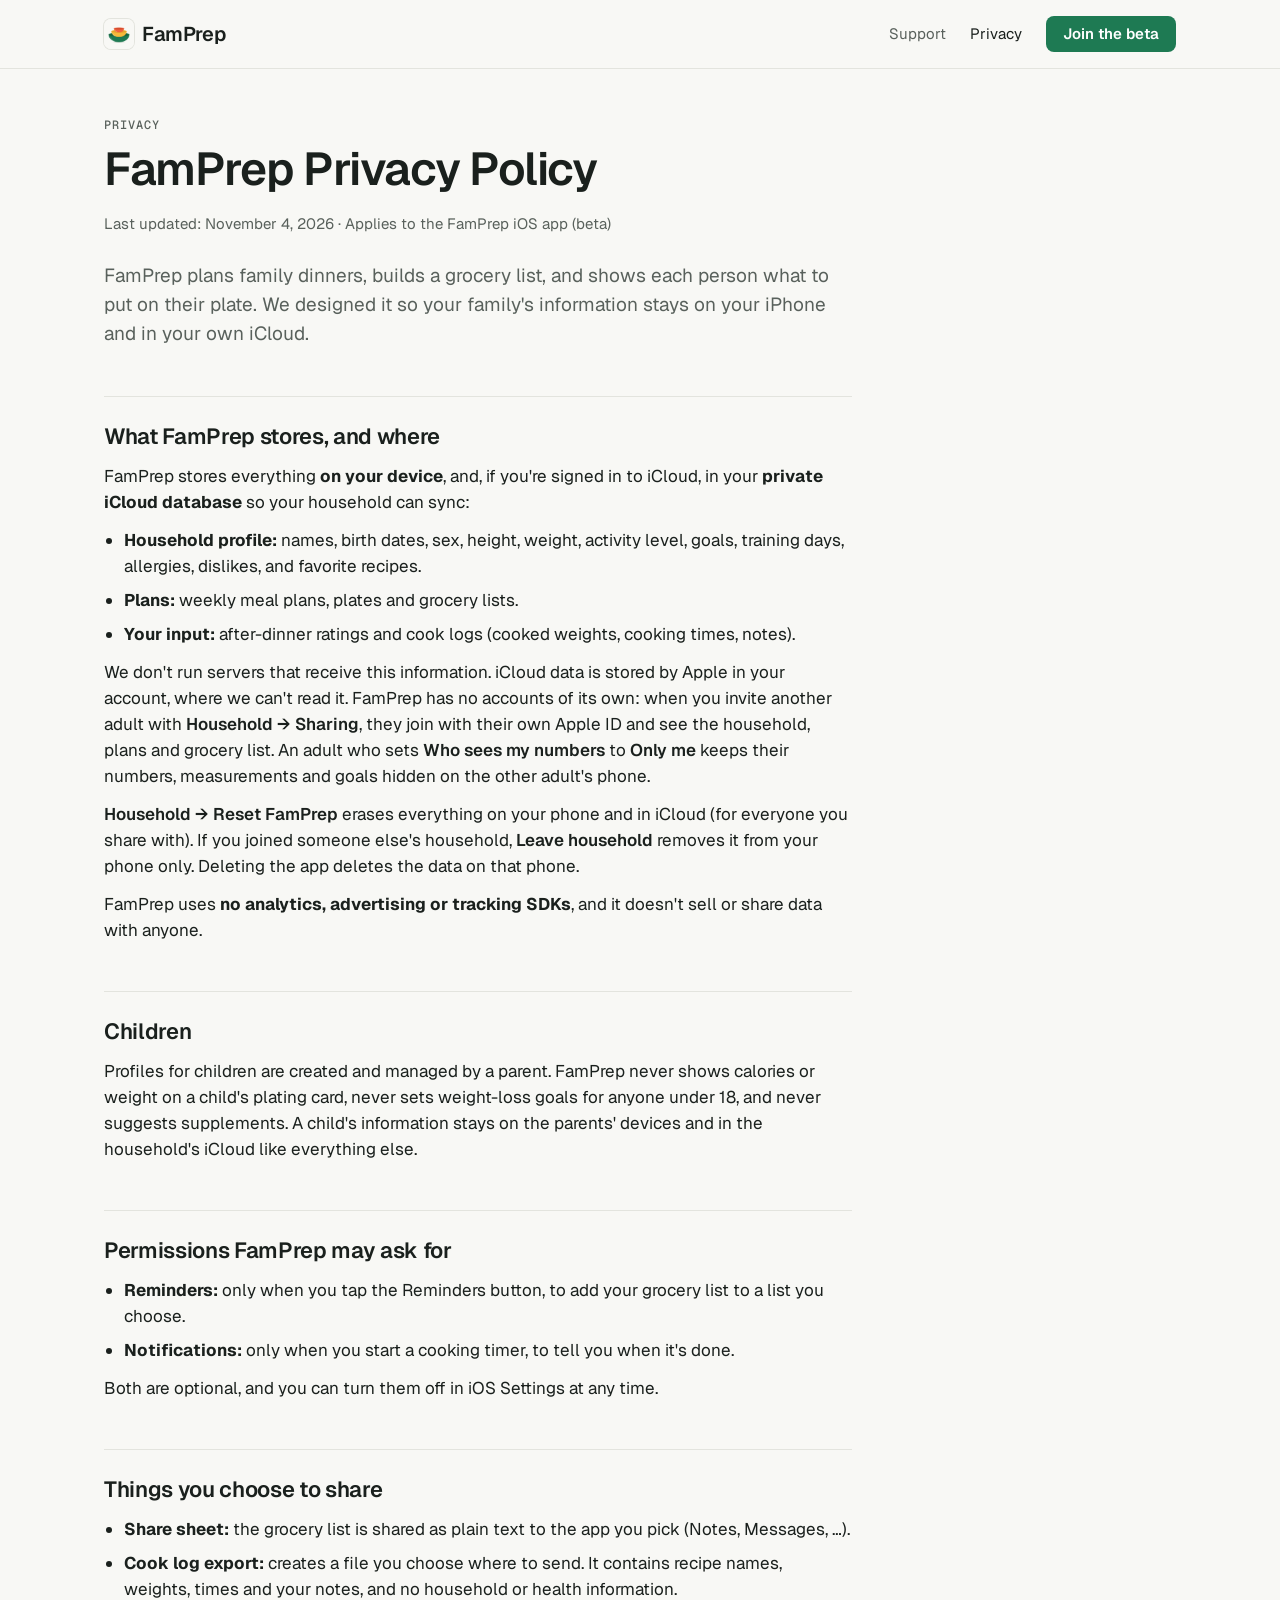
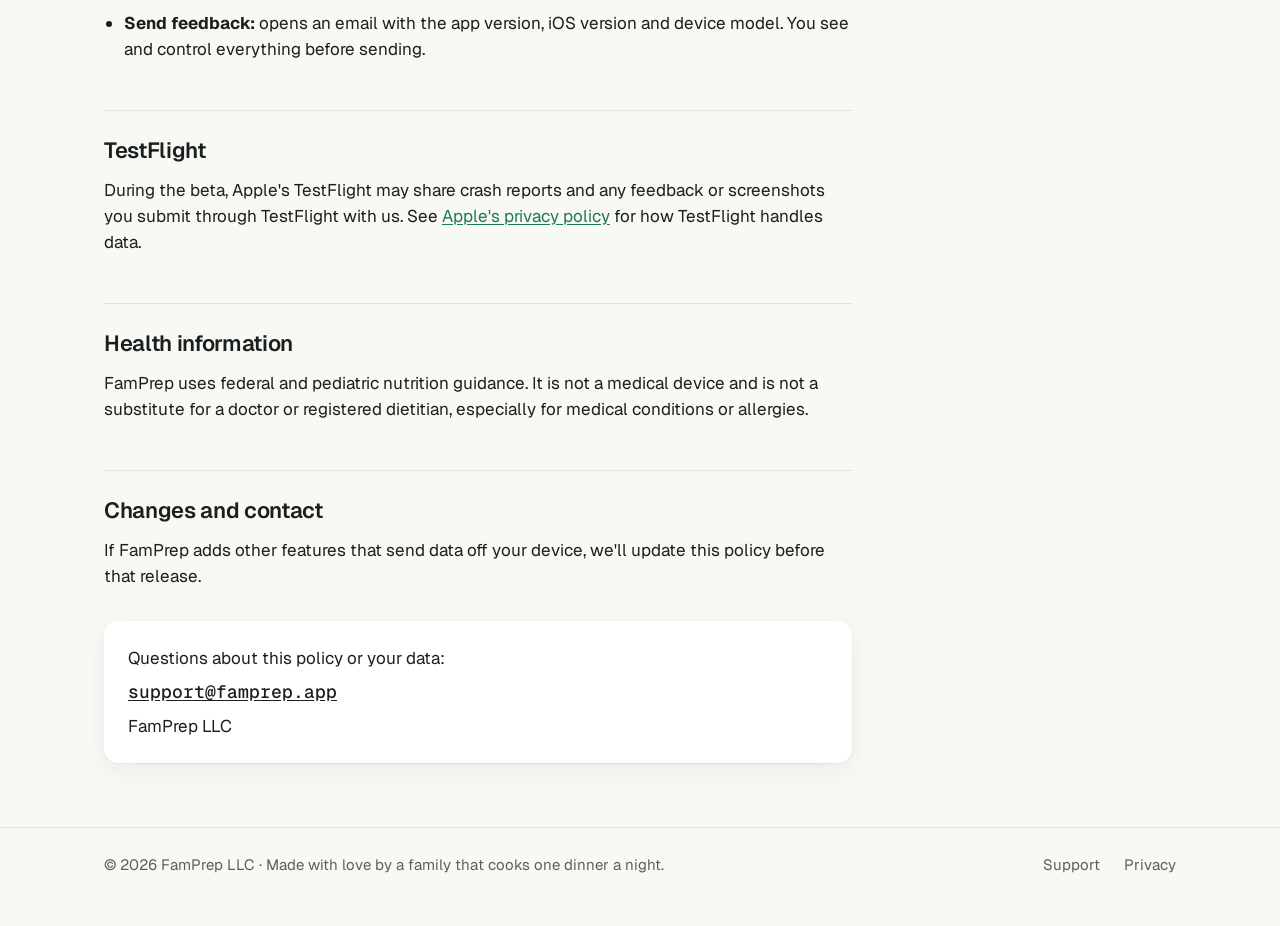
==== privacy.html @ 1606af73 "Publish site from FamPrep 4ac540d" ====
<!doctype html>
<html lang="en">
<head>
<meta charset="utf-8">
<meta name="viewport" content="width=device-width, initial-scale=1">
<title>Privacy Policy · FamPrep</title>
<meta name="description" content="How the FamPrep iOS app handles your family's information: it stays on your iPhone and in your own iCloud. No analytics, advertising or tracking.">
<meta name="theme-color" content="#f8f8f5">
<meta name="color-scheme" content="only light">
<link rel="canonical" href="https://famprep.app/privacy">
<link rel="icon" href="favicon.ico?v=3" sizes="32x32 48x48">
<link rel="icon" href="favicon.svg?v=3" type="image/svg+xml">
<link rel="apple-touch-icon" href="apple-touch-icon.png?v=3">
<link rel="preconnect" href="https://fonts.googleapis.com">
<link rel="preconnect" href="https://fonts.gstatic.com" crossorigin>
<link rel="stylesheet" href="https://fonts.googleapis.com/css2?family=Geist:wght@400..700&family=Geist+Mono:wght@400..600&display=swap">
<link rel="stylesheet" href="site.css?v=1">
</head>
<body>
<!-- Source: docs/privacy-policy.md. Change both together. -->
<a class="skip" href="#main">Skip to the policy</a>
<header class="siteheader">
  <div class="wrap">
    <a class="brand" href="/"><img src="apple-touch-icon.png?v=3" width="30" height="30" alt="">FamPrep</a>
    <nav aria-label="Site">
      <a href="/support">Support</a>
      <a href="/privacy" aria-current="page">Privacy</a>
      <a class="btn btn-sm" href="/#join">Join the beta</a>
    </nav>
  </div>
</header>

<main class="wrap" id="main">
  <article class="doc">
    <p class="label">Privacy</p>
    <h1>FamPrep Privacy Policy</h1>
    <p class="meta">Last updated: November 4, 2026 · Applies to the FamPrep iOS app (beta)</p>
    <p class="lede">FamPrep plans family dinners, builds a grocery list, and shows each person what to put on their plate. We designed it so your family's information stays on your iPhone and in your own iCloud.</p>

    <h2>What FamPrep stores, and where</h2>
    <p>FamPrep stores everything <strong>on your device</strong>, and, if you're signed in to iCloud, in your <strong>private iCloud database</strong> so your household can sync:</p>
    <ul>
      <li><strong>Household profile:</strong> names, birth dates, sex, height, weight, activity level, goals, training days, allergies, dislikes, and favorite recipes.</li>
      <li><strong>Plans:</strong> weekly meal plans, plates and grocery lists.</li>
      <li><strong>Your input:</strong> after-dinner ratings and cook logs (cooked weights, cooking times, notes).</li>
    </ul>
    <p>We don't run servers that receive this information. iCloud data is stored by Apple in your account, where we can't read it. FamPrep has no accounts of its own: when you invite another adult with <span class="ui">Household → Sharing</span>, they join with their own Apple ID and see the household, plans and grocery list. An adult who sets <span class="ui">Who sees my numbers</span> to <span class="ui">Only me</span> keeps their numbers, measurements and goals hidden on the other adult's phone.</p>
    <p><span class="ui">Household → Reset FamPrep</span> erases everything on your phone and in iCloud (for everyone you share with). If you joined someone else's household, <span class="ui">Leave household</span> removes it from your phone only. Deleting the app deletes the data on that phone.</p>
    <p>FamPrep uses <strong>no analytics, advertising or tracking SDKs</strong>, and it doesn't sell or share data with anyone.</p>

    <h2>Children</h2>
    <p>Profiles for children are created and managed by a parent. FamPrep never shows calories or weight on a child's plating card, never sets weight-loss goals for anyone under 18, and never suggests supplements. A child's information stays on the parents' devices and in the household's iCloud like everything else.</p>

    <h2>Permissions FamPrep may ask for</h2>
    <ul>
      <li><strong>Reminders:</strong> only when you tap the Reminders button, to add your grocery list to a list you choose.</li>
      <li><strong>Notifications:</strong> only when you start a cooking timer, to tell you when it's done.</li>
    </ul>
    <p>Both are optional, and you can turn them off in iOS Settings at any time.</p>

    <h2>Things you choose to share</h2>
    <ul>
      <li><strong>Share sheet:</strong> the grocery list is shared as plain text to the app you pick (Notes, Messages, …).</li>
      <li><strong>Cook log export:</strong> creates a file you choose where to send. It contains recipe names, weights, times and your notes, and no household or health information.</li>
      <li><strong>Send feedback:</strong> opens an email with the app version, iOS version and device model. You see and control everything before sending.</li>
    </ul>

    <h2>TestFlight</h2>
    <p>During the beta, Apple's TestFlight may share crash reports and any feedback or screenshots you submit through TestFlight with us. See <a href="https://www.apple.com/legal/privacy/">Apple's privacy policy</a> for how TestFlight handles data.</p>

    <h2>Health information</h2>
    <p>FamPrep uses federal and pediatric nutrition guidance. It is not a medical device and is not a substitute for a doctor or registered dietitian, especially for medical conditions or allergies.</p>

    <h2>Changes and contact</h2>
    <p>If FamPrep adds other features that send data off your device, we'll update this policy before that release.</p>
    <div class="contact">
      <p>Questions about this policy or your data:</p>
      <p><a class="email" href="mailto:support@famprep.app">support@famprep.app</a></p>
      <p>FamPrep LLC</p>
    </div>
  </article>
</main>

<footer>
  <div class="wrap">
    <span>© 2026 FamPrep LLC · Made with love by a family that cooks one dinner a night.</span>
    <nav aria-label="Legal"><a href="/support">Support</a><a href="/privacy" aria-current="page">Privacy</a></nav>
  </div>
</footer>
</body>
</html>
---- site.css ----
/* FamPrep brand tokens: a clean, well-lit kitchen. Source of truth: the FamPrep design system (docs/brand.md).
   The website is always daylight, whatever the device setting; the app follows the device.
   Shared by every page; page-specific styles stay in each page. */
:root {
  color-scheme: only light;
  --daylight: #f8f8f5; --tile: #ffffff; --counter: #efefea; --grout: #e3e4de; --stainless: #676e69;
  --slate: #59615c; --ink: #1a201d; --basil: #1e7a53; --basil-press: #17633f; --on-basil: #ffffff;
  --basil-tint: #e4f1ea; --error: #b3261e;
  --shadow-lift: 0 1px 2px rgba(26,32,29,.06), 0 8px 24px rgba(26,32,29,.06);
  --sans: "Geist", -apple-system, BlinkMacSystemFont, "Segoe UI", Roboto, sans-serif;
  --mono: "Geist Mono", ui-monospace, "SF Mono", Menlo, monospace;
  --space-1: 4px; --space-2: 8px; --space-3: 12px; --space-4: 16px; --space-6: 24px; --space-8: 32px;
  --space-12: 48px; --space-16: 64px; --space-24: 96px;
  --radius-sm: 4px; --radius-md: 8px; --radius-lg: 14px; --radius-full: 999px;
}
* { box-sizing: border-box; }
html { -webkit-text-size-adjust: 100%; }
body { margin: 0; background: var(--daylight); color: var(--ink); font: 17px/26px var(--sans); -webkit-font-smoothing: antialiased; }
h1, h2, h3, p { margin: 0; }
h1, h2, h3 { font-weight: 600; text-wrap: balance; }
a { color: inherit; }
:focus-visible { outline: 2px solid var(--basil); outline-offset: 2px; border-radius: 4px; }
.wrap { max-width: 1120px; margin: 0 auto; padding: 0 var(--space-6); }
.label { font-family: var(--mono); font-size: 12px; line-height: 16px; font-weight: 500; letter-spacing: .08em; text-transform: uppercase; color: var(--slate); }

.skip { position: absolute; left: var(--space-4); top: -60px; background: var(--ink); color: var(--daylight); padding: var(--space-2) var(--space-4); border-radius: var(--radius-md); text-decoration: none; z-index: 2; }
.skip:focus { top: var(--space-3); }

/* SiteHeader */
.siteheader { border-bottom: 1px solid var(--grout); }
.siteheader .wrap { display: flex; align-items: center; justify-content: space-between; gap: var(--space-4); min-height: 68px; }
.brand { display: inline-flex; align-items: center; gap: var(--space-2); font-size: 20px; font-weight: 600; letter-spacing: -0.02em; text-decoration: none; }
.brand img { width: 30px; height: 30px; border-radius: 7px; box-shadow: 0 0 0 1px var(--grout); }
.siteheader nav { display: flex; align-items: center; gap: var(--space-6); }
.siteheader nav a:not(.btn) { color: var(--slate); text-decoration: none; font-size: 15px; }
.siteheader nav a:not(.btn):hover, .siteheader nav a[aria-current="page"] { color: var(--ink); }

/* Button */
.btn { display: inline-flex; align-items: center; justify-content: center; gap: var(--space-2); min-height: 48px; padding: 0 var(--space-6);
  border: 1px solid transparent; border-radius: var(--radius-md); font: inherit; font-size: 16px; font-weight: 600; cursor: pointer;
  text-decoration: none; white-space: nowrap; background: var(--basil); color: var(--on-basil); transition: background-color .15s ease-out; }
.btn:hover { background: var(--basil-press); }
.btn-sm { min-height: 36px; padding: 0 var(--space-4); font-size: 15px; }
.btn[aria-busy="true"] { cursor: progress; opacity: .75; }

/* Footer */
footer { border-top: 1px solid var(--grout); padding: var(--space-6) 0 var(--space-12); font-size: 15px; color: var(--slate); }
footer .wrap { display: flex; justify-content: space-between; gap: var(--space-3) var(--space-6); flex-wrap: wrap; }
footer nav { display: flex; gap: var(--space-6); }
footer nav a { text-decoration: none; }
footer nav a:hover { color: var(--ink); text-decoration: underline; }

/* Document pages (privacy, support): one readable column */
.doc { max-width: 68ch; padding: var(--space-12) 0 var(--space-16); }
.doc h1 { font-size: clamp(34px, 4.4vw, 46px); line-height: 1.08; letter-spacing: -0.03em; margin: var(--space-3) 0 var(--space-4); }
.doc .meta { color: var(--slate); font-size: 15px; }
.doc .lede { color: var(--slate); font-size: 19px; line-height: 29px; margin-top: var(--space-6); }
.doc h2 { font-size: 22px; line-height: 30px; letter-spacing: -0.015em; margin: var(--space-12) 0 var(--space-3); padding-top: var(--space-6); border-top: 1px solid var(--grout); }
.doc h3 { font-size: 18px; line-height: 26px; margin: var(--space-6) 0 var(--space-2); }
.doc p + p, .doc p + ul, .doc ul + p { margin-top: var(--space-3); }
.doc ul { margin: var(--space-3) 0 0; padding-left: 1.2em; }
.doc li + li { margin-top: var(--space-2); }
.doc a { color: var(--basil); text-underline-offset: 2px; }
.doc a:hover { color: var(--basil-press); }
.doc .ui { font-weight: 600; }
.contact { margin-top: var(--space-8); padding: var(--space-6); background: var(--tile); border-radius: var(--radius-lg); box-shadow: var(--shadow-lift); }
.contact p + p { margin-top: var(--space-2); }
.contact .email { font-family: var(--mono); font-size: 18px; font-weight: 500; color: var(--ink); }

@media (max-width: 640px) {
  .wrap { padding: 0 var(--space-4); }
  .siteheader nav a:not(.btn) { display: none; }
}
@media (prefers-reduced-motion: reduce) { .btn { transition: none; } }
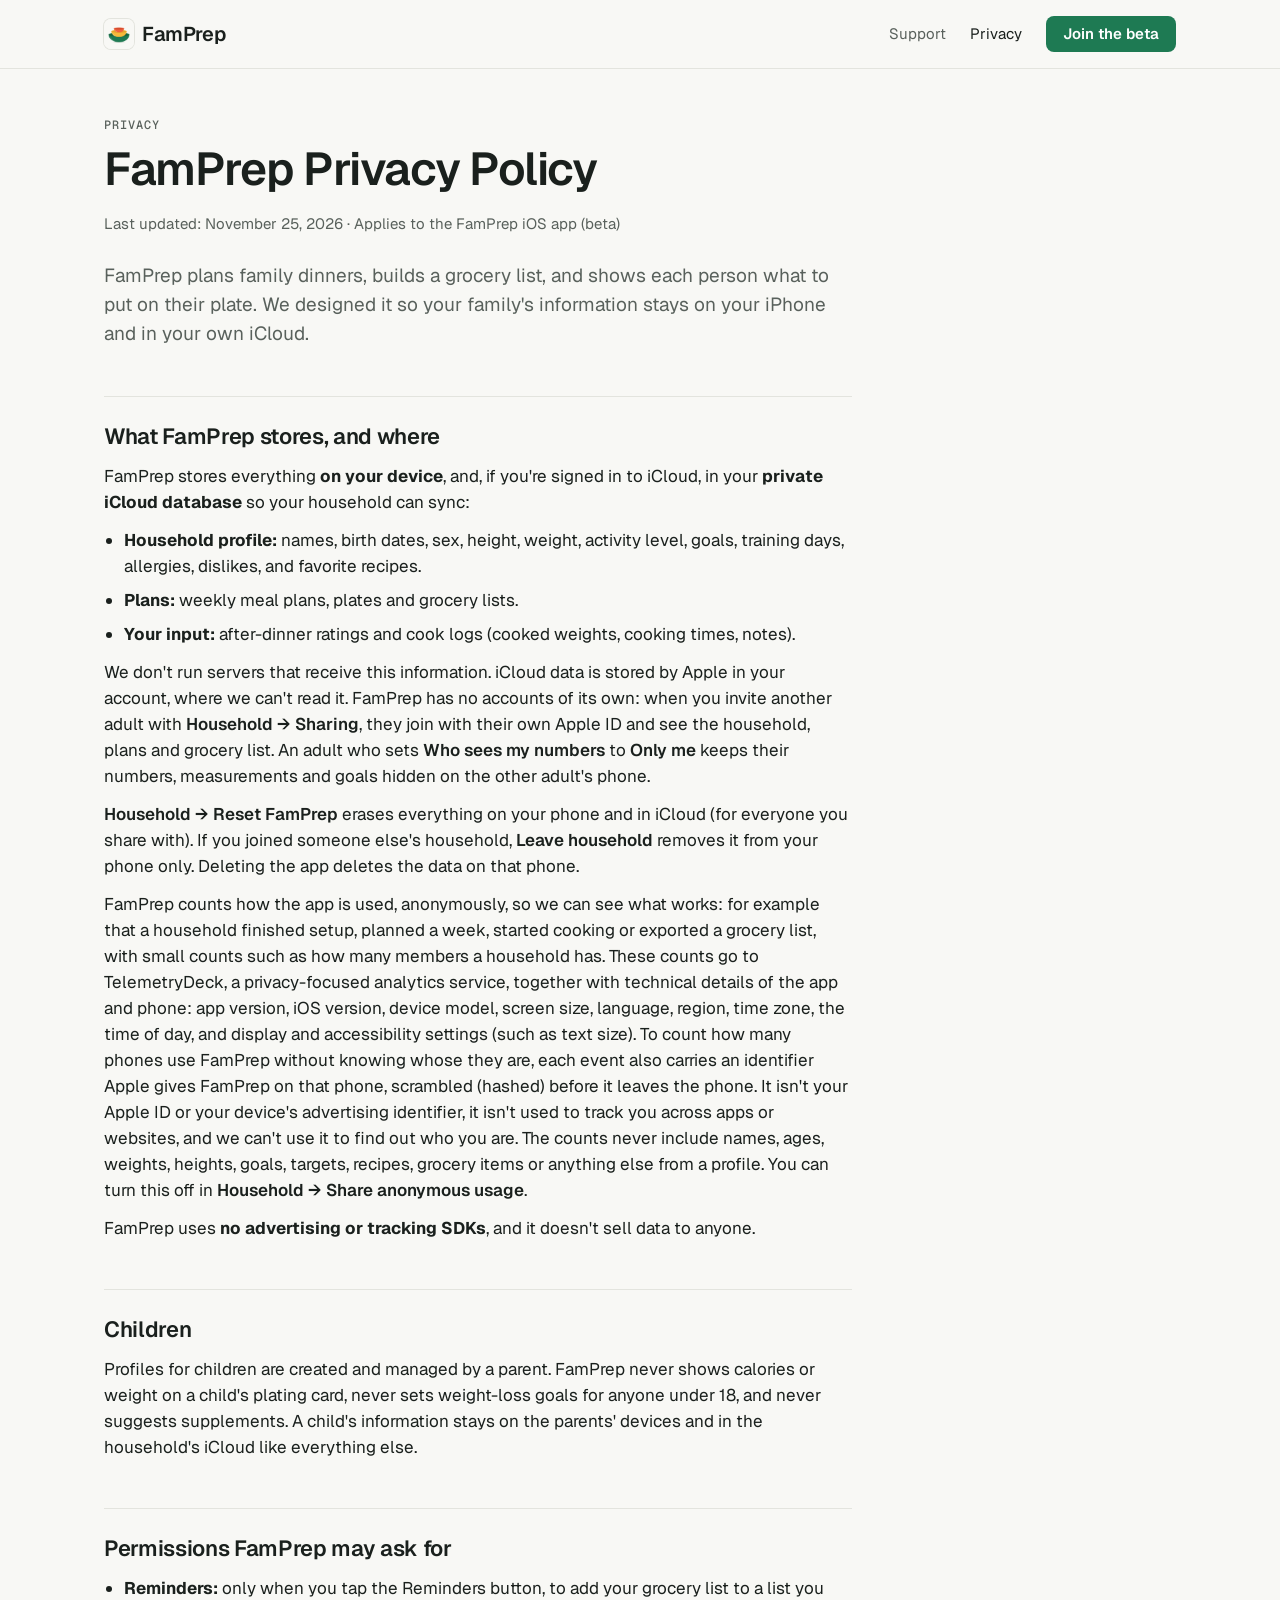
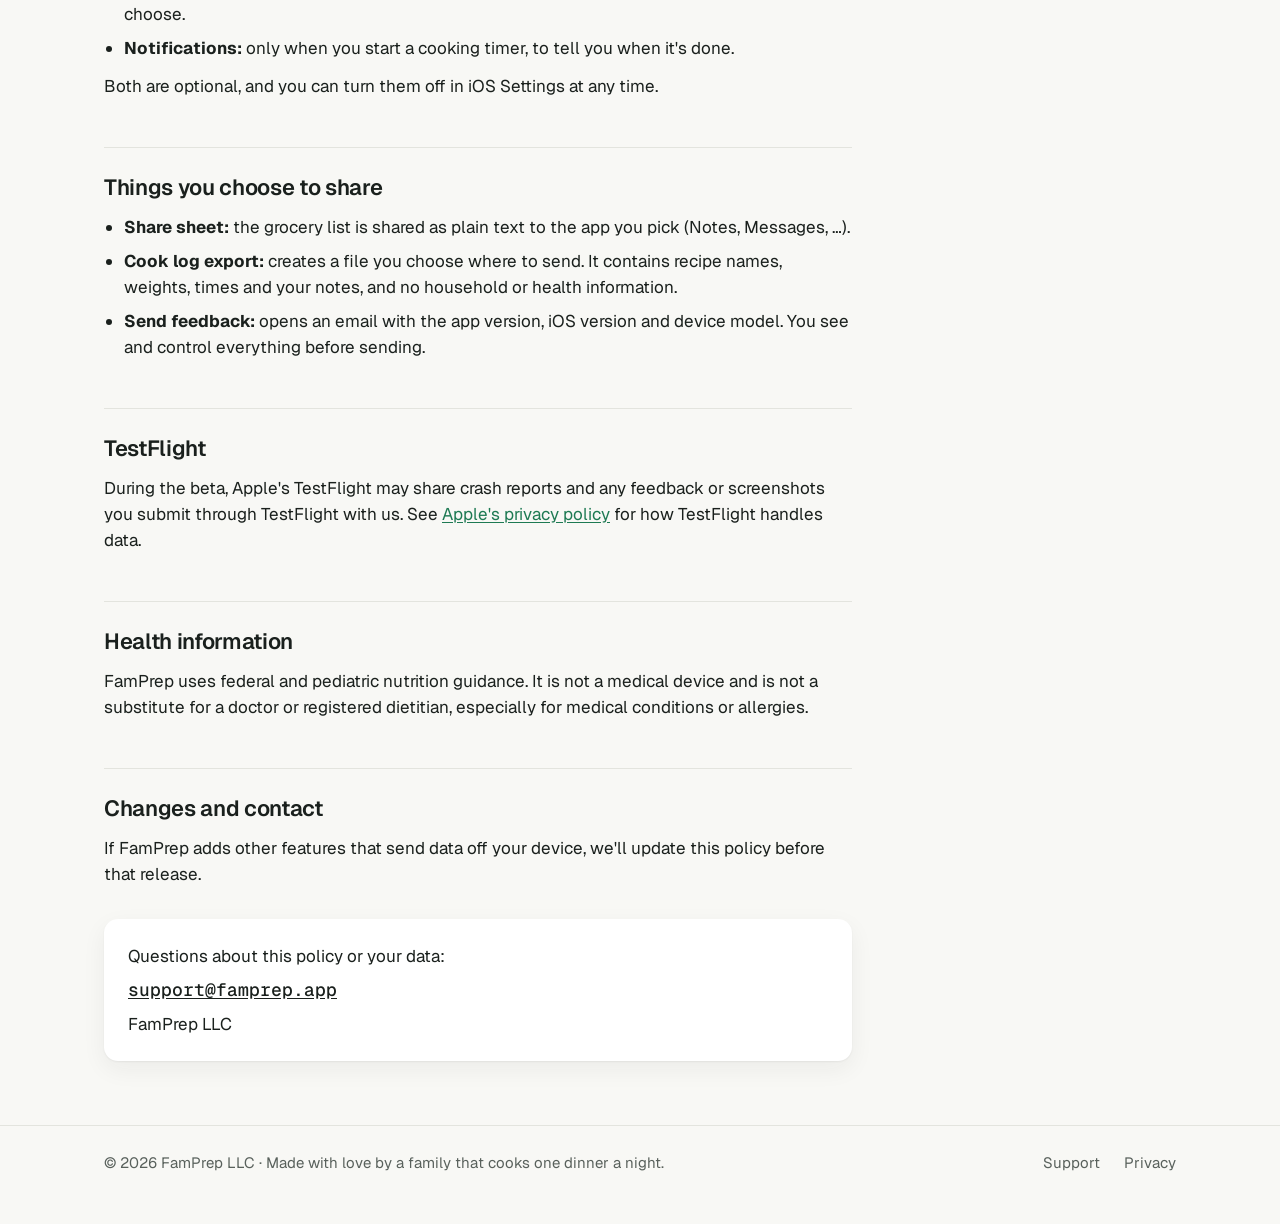
==== commit 63c091e6: "Publish site from FamPrep fa80875 + privacy update: analytics, hashed device ID, device details" ====
--- a/privacy.html
+++ b/privacy.html
@@ -4,7 +4,7 @@
 <meta charset="utf-8">
 <meta name="viewport" content="width=device-width, initial-scale=1">
 <title>Privacy Policy · FamPrep</title>
-<meta name="description" content="How the FamPrep iOS app handles your family's information: it stays on your iPhone and in your own iCloud. No analytics, advertising or tracking.">
+<meta name="description" content="How the FamPrep iOS app handles your family's information: it stays on your iPhone and in your own iCloud. Anonymous usage counts only; no advertising or tracking.">
 <meta name="theme-color" content="#f8f8f5">
 <meta name="color-scheme" content="only light">
 <link rel="canonical" href="https://famprep.app/privacy">
@@ -34,7 +34,7 @@
   <article class="doc">
     <p class="label">Privacy</p>
     <h1>FamPrep Privacy Policy</h1>
-    <p class="meta">Last updated: November 4, 2026 · Applies to the FamPrep iOS app (beta)</p>
+    <p class="meta">Last updated: November 25, 2026 · Applies to the FamPrep iOS app (beta)</p>
     <p class="lede">FamPrep plans family dinners, builds a grocery list, and shows each person what to put on their plate. We designed it so your family's information stays on your iPhone and in your own iCloud.</p>
 
     <h2>What FamPrep stores, and where</h2>
@@ -46,7 +46,8 @@
     </ul>
     <p>We don't run servers that receive this information. iCloud data is stored by Apple in your account, where we can't read it. FamPrep has no accounts of its own: when you invite another adult with <span class="ui">Household → Sharing</span>, they join with their own Apple ID and see the household, plans and grocery list. An adult who sets <span class="ui">Who sees my numbers</span> to <span class="ui">Only me</span> keeps their numbers, measurements and goals hidden on the other adult's phone.</p>
     <p><span class="ui">Household → Reset FamPrep</span> erases everything on your phone and in iCloud (for everyone you share with). If you joined someone else's household, <span class="ui">Leave household</span> removes it from your phone only. Deleting the app deletes the data on that phone.</p>
-    <p>FamPrep uses <strong>no analytics, advertising or tracking SDKs</strong>, and it doesn't sell or share data with anyone.</p>
+    <p>FamPrep counts how the app is used, anonymously, so we can see what works: for example that a household finished setup, planned a week, started cooking or exported a grocery list, with small counts such as how many members a household has. These counts go to TelemetryDeck, a privacy-focused analytics service, together with technical details of the app and phone: app version, iOS version, device model, screen size, language, region, time zone, the time of day, and display and accessibility settings (such as text size). To count how many phones use FamPrep without knowing whose they are, each event also carries an identifier Apple gives FamPrep on that phone, scrambled (hashed) before it leaves the phone. It isn't your Apple ID or your device's advertising identifier, it isn't used to track you across apps or websites, and we can't use it to find out who you are. The counts never include names, ages, weights, heights, goals, targets, recipes, grocery items or anything else from a profile. You can turn this off in <span class="ui">Household → Share anonymous usage</span>.</p>
+    <p>FamPrep uses <strong>no advertising or tracking SDKs</strong>, and it doesn't sell data to anyone.</p>
 
     <h2>Children</h2>
     <p>Profiles for children are created and managed by a parent. FamPrep never shows calories or weight on a child's plating card, never sets weight-loss goals for anyone under 18, and never suggests supplements. A child's information stays on the parents' devices and in the household's iCloud like everything else.</p>
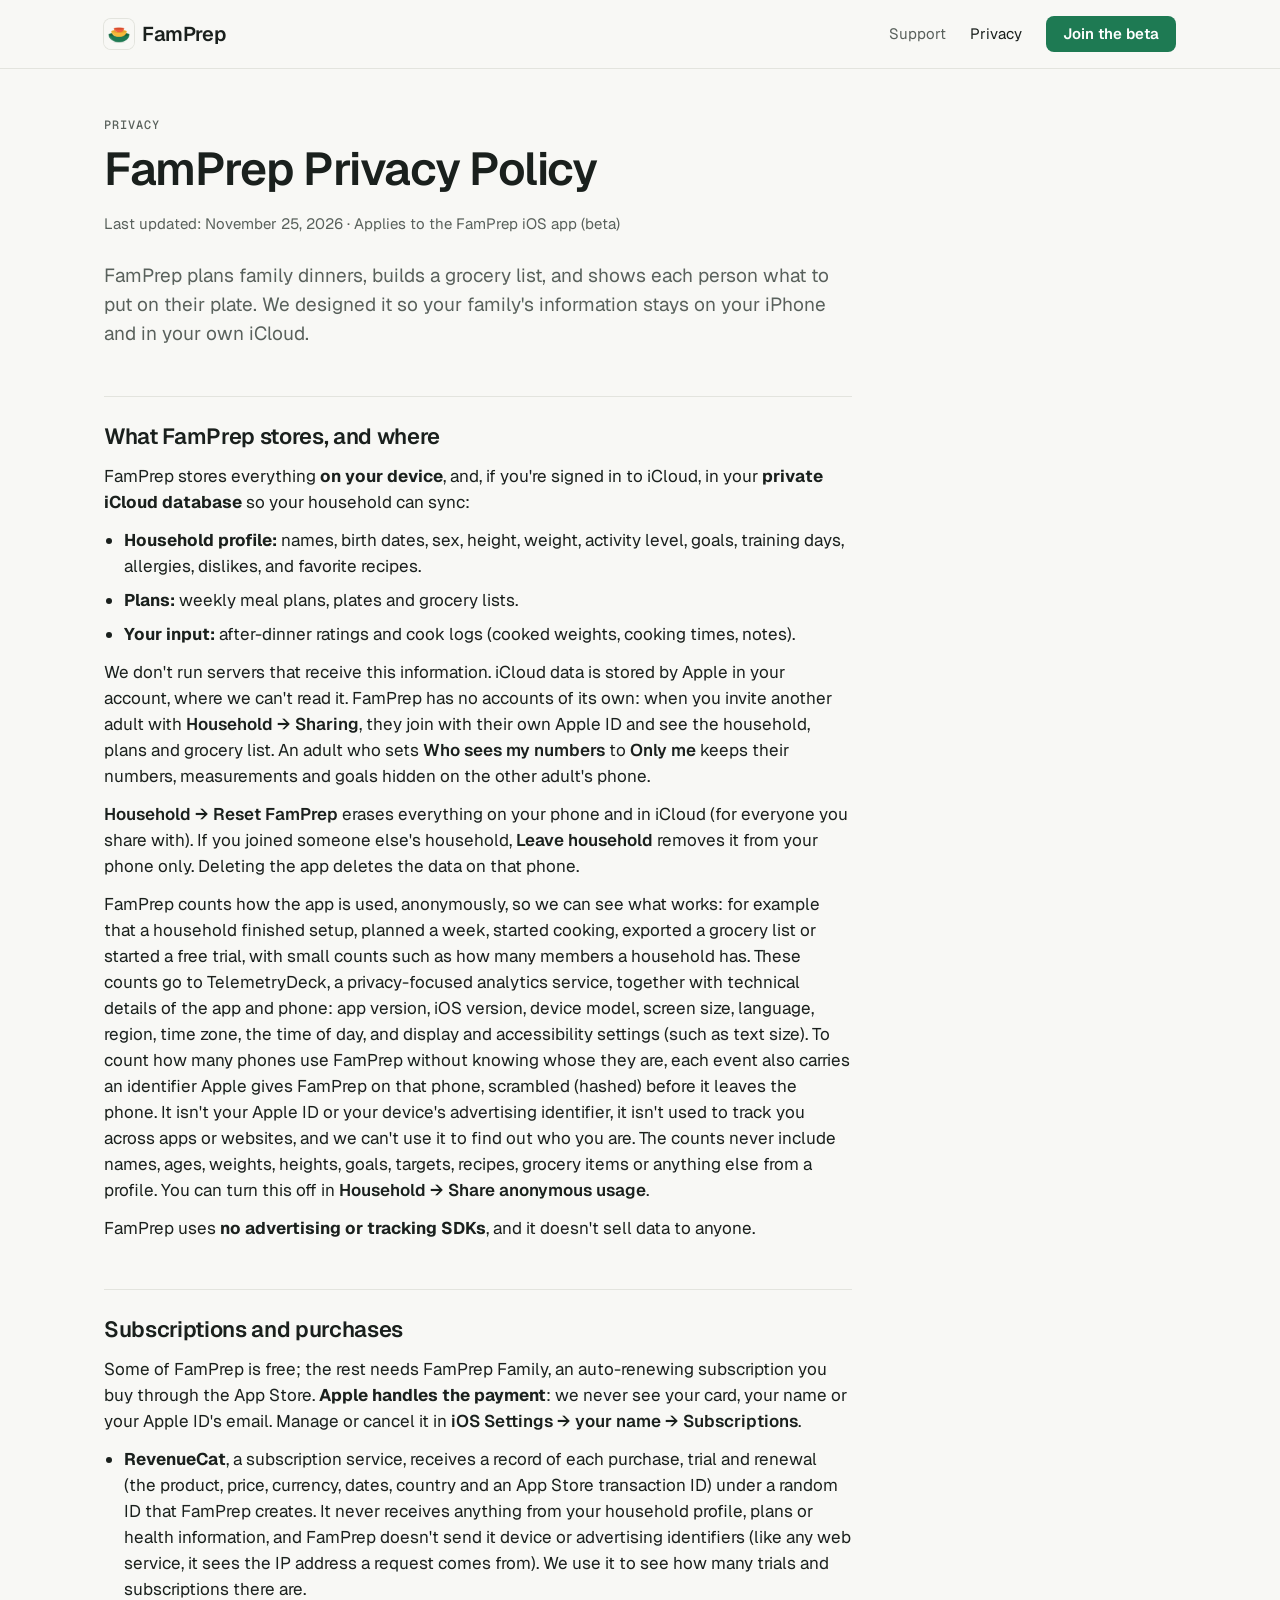
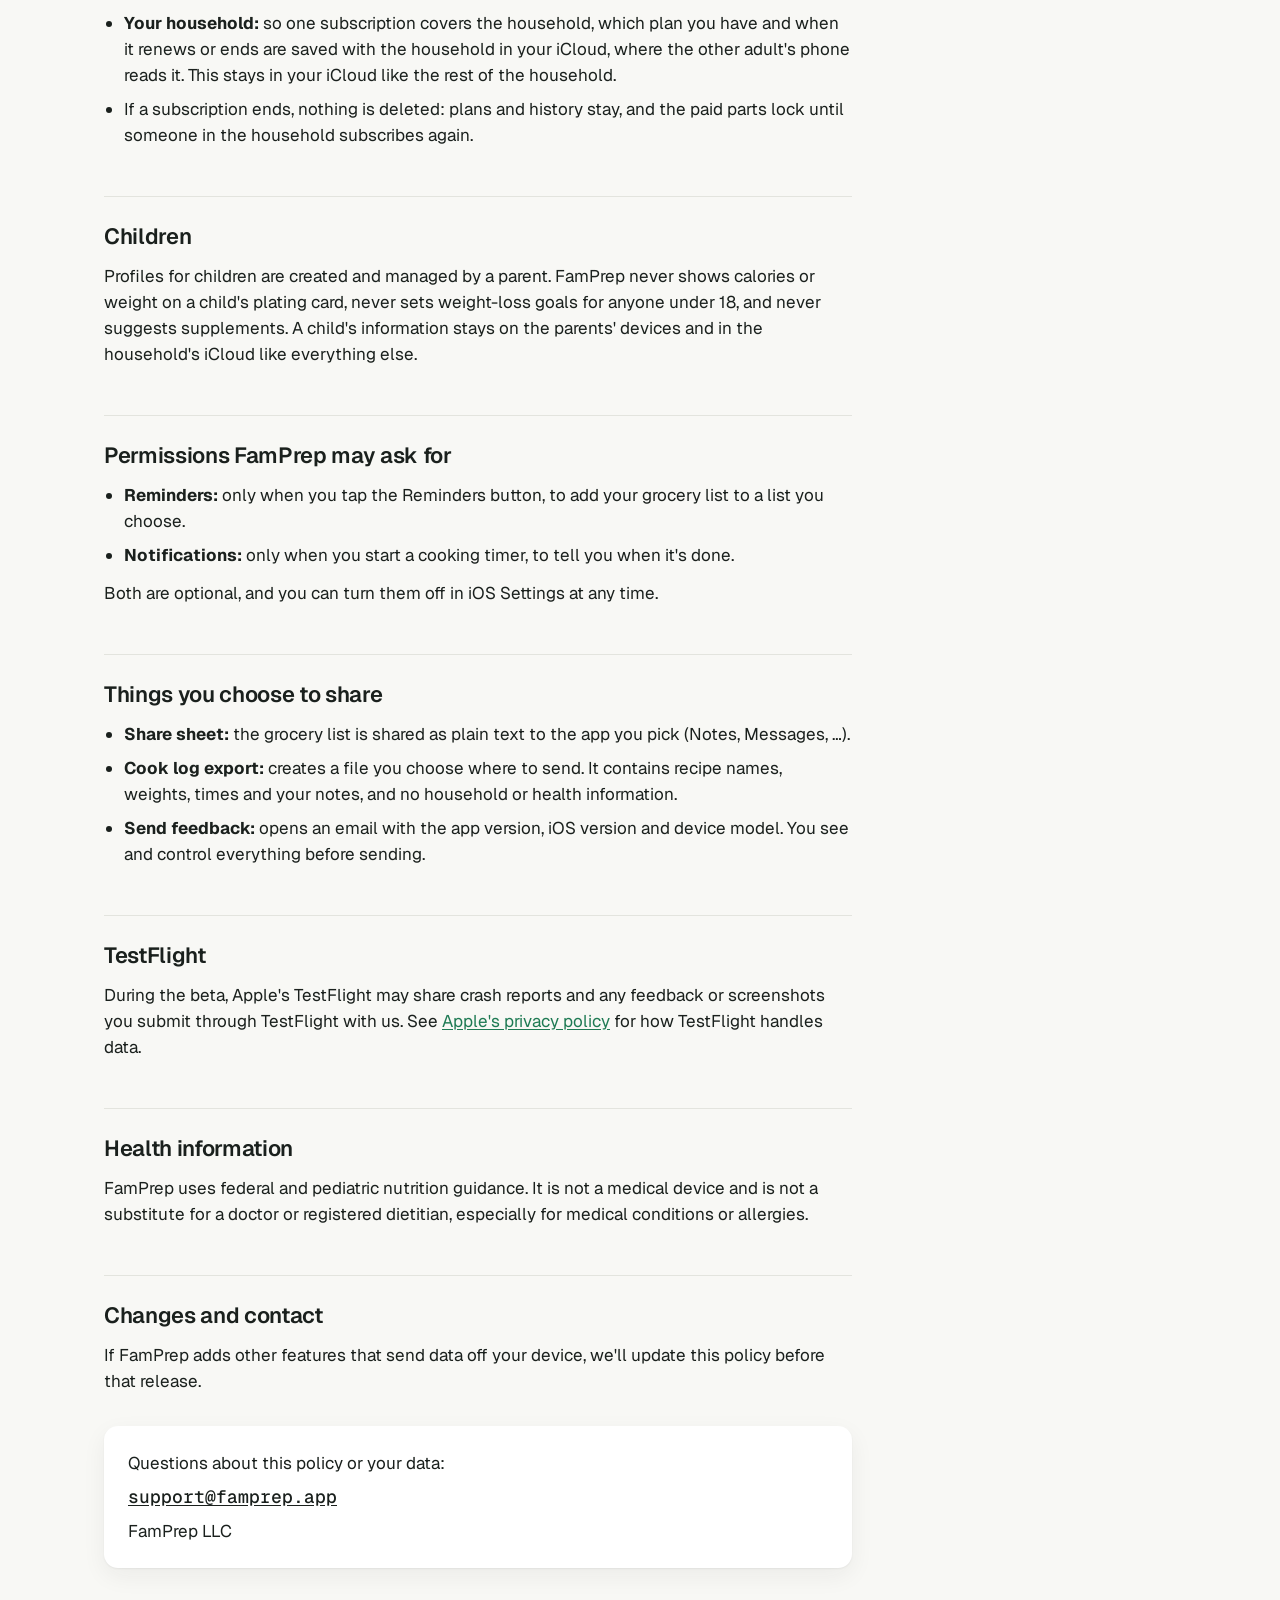
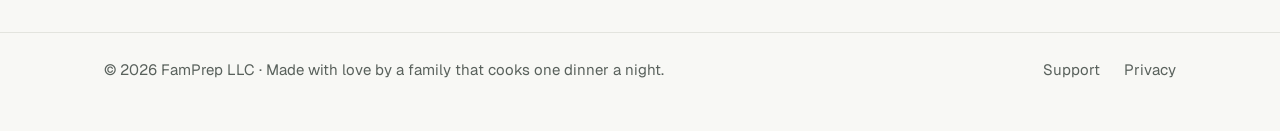
==== commit ee176a66: "Publish site from FamPrep a91398f + Terms of Use page, subscriptions in the privacy policy Co-Author" ====
--- a/privacy.html
+++ b/privacy.html
@@ -46,8 +46,16 @@
     </ul>
     <p>We don't run servers that receive this information. iCloud data is stored by Apple in your account, where we can't read it. FamPrep has no accounts of its own: when you invite another adult with <span class="ui">Household → Sharing</span>, they join with their own Apple ID and see the household, plans and grocery list. An adult who sets <span class="ui">Who sees my numbers</span> to <span class="ui">Only me</span> keeps their numbers, measurements and goals hidden on the other adult's phone.</p>
     <p><span class="ui">Household → Reset FamPrep</span> erases everything on your phone and in iCloud (for everyone you share with). If you joined someone else's household, <span class="ui">Leave household</span> removes it from your phone only. Deleting the app deletes the data on that phone.</p>
-    <p>FamPrep counts how the app is used, anonymously, so we can see what works: for example that a household finished setup, planned a week, started cooking or exported a grocery list, with small counts such as how many members a household has. These counts go to TelemetryDeck, a privacy-focused analytics service, together with technical details of the app and phone: app version, iOS version, device model, screen size, language, region, time zone, the time of day, and display and accessibility settings (such as text size). To count how many phones use FamPrep without knowing whose they are, each event also carries an identifier Apple gives FamPrep on that phone, scrambled (hashed) before it leaves the phone. It isn't your Apple ID or your device's advertising identifier, it isn't used to track you across apps or websites, and we can't use it to find out who you are. The counts never include names, ages, weights, heights, goals, targets, recipes, grocery items or anything else from a profile. You can turn this off in <span class="ui">Household → Share anonymous usage</span>.</p>
+    <p>FamPrep counts how the app is used, anonymously, so we can see what works: for example that a household finished setup, planned a week, started cooking, exported a grocery list or started a free trial, with small counts such as how many members a household has. These counts go to TelemetryDeck, a privacy-focused analytics service, together with technical details of the app and phone: app version, iOS version, device model, screen size, language, region, time zone, the time of day, and display and accessibility settings (such as text size). To count how many phones use FamPrep without knowing whose they are, each event also carries an identifier Apple gives FamPrep on that phone, scrambled (hashed) before it leaves the phone. It isn't your Apple ID or your device's advertising identifier, it isn't used to track you across apps or websites, and we can't use it to find out who you are. The counts never include names, ages, weights, heights, goals, targets, recipes, grocery items or anything else from a profile. You can turn this off in <span class="ui">Household → Share anonymous usage</span>.</p>
     <p>FamPrep uses <strong>no advertising or tracking SDKs</strong>, and it doesn't sell data to anyone.</p>
+
+    <h2>Subscriptions and purchases</h2>
+    <p>Some of FamPrep is free; the rest needs FamPrep Family, an auto-renewing subscription you buy through the App Store. <strong>Apple handles the payment</strong>: we never see your card, your name or your Apple ID's email. Manage or cancel it in <span class="ui">iOS Settings → your name → Subscriptions</span>.</p>
+    <ul>
+      <li><strong>RevenueCat</strong>, a subscription service, receives a record of each purchase, trial and renewal (the product, price, currency, dates, country and an App Store transaction ID) under a random ID that FamPrep creates. It never receives anything from your household profile, plans or health information, and FamPrep doesn't send it device or advertising identifiers (like any web service, it sees the IP address a request comes from). We use it to see how many trials and subscriptions there are.</li>
+      <li><strong>Your household:</strong> so one subscription covers the household, which plan you have and when it renews or ends are saved with the household in your iCloud, where the other adult's phone reads it. This stays in your iCloud like the rest of the household.</li>
+      <li>If a subscription ends, nothing is deleted: plans and history stay, and the paid parts lock until someone in the household subscribes again.</li>
+    </ul>
 
     <h2>Children</h2>
     <p>Profiles for children are created and managed by a parent. FamPrep never shows calories or weight on a child's plating card, never sets weight-loss goals for anyone under 18, and never suggests supplements. A child's information stays on the parents' devices and in the household's iCloud like everything else.</p>
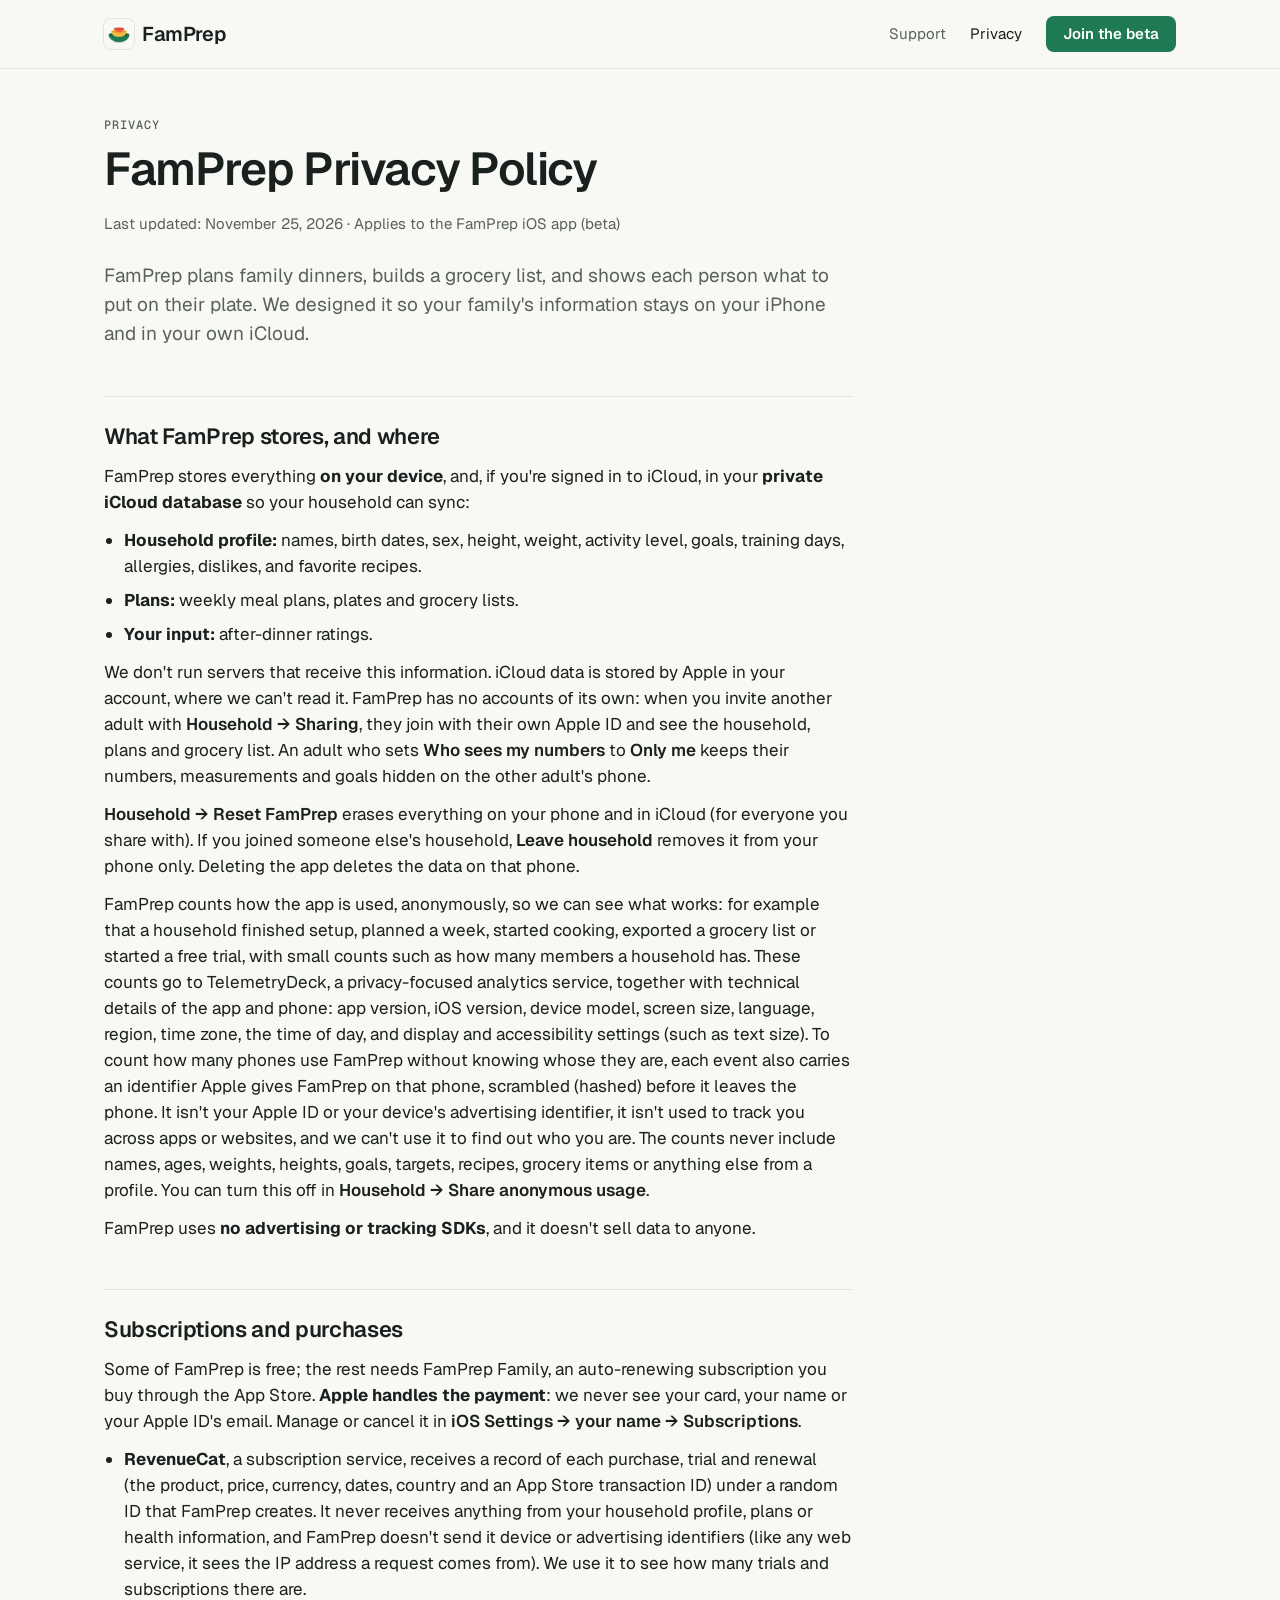
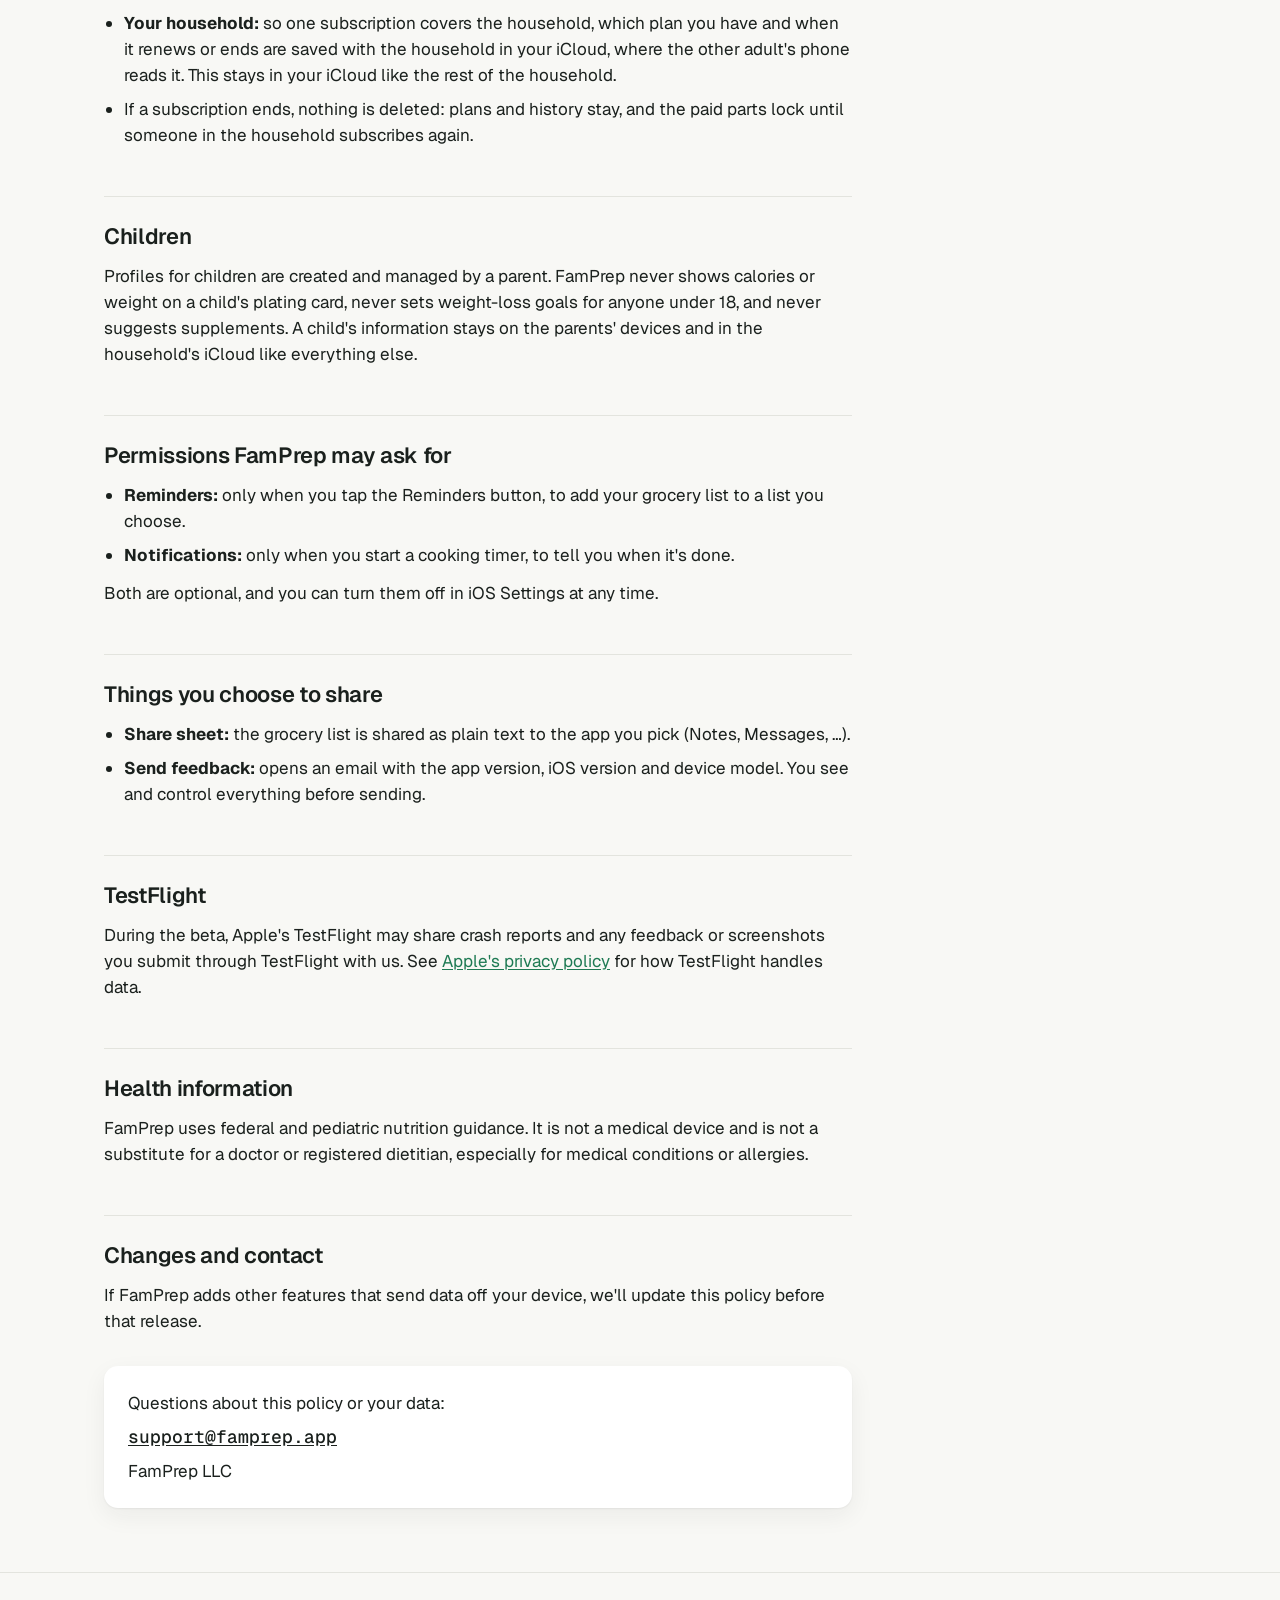
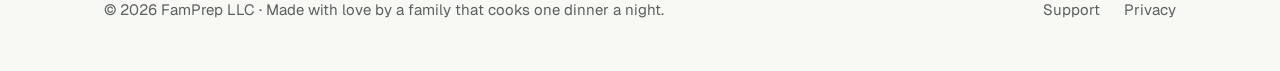
==== commit 2d9ae0f9: "Publish site from FamPrep 6d7172e: cook logs removed from the privacy policy and terms Co-Authored-B" ====
--- a/privacy.html
+++ b/privacy.html
@@ -42,7 +42,7 @@
     <ul>
       <li><strong>Household profile:</strong> names, birth dates, sex, height, weight, activity level, goals, training days, allergies, dislikes, and favorite recipes.</li>
       <li><strong>Plans:</strong> weekly meal plans, plates and grocery lists.</li>
-      <li><strong>Your input:</strong> after-dinner ratings and cook logs (cooked weights, cooking times, notes).</li>
+      <li><strong>Your input:</strong> after-dinner ratings.</li>
     </ul>
     <p>We don't run servers that receive this information. iCloud data is stored by Apple in your account, where we can't read it. FamPrep has no accounts of its own: when you invite another adult with <span class="ui">Household → Sharing</span>, they join with their own Apple ID and see the household, plans and grocery list. An adult who sets <span class="ui">Who sees my numbers</span> to <span class="ui">Only me</span> keeps their numbers, measurements and goals hidden on the other adult's phone.</p>
     <p><span class="ui">Household → Reset FamPrep</span> erases everything on your phone and in iCloud (for everyone you share with). If you joined someone else's household, <span class="ui">Leave household</span> removes it from your phone only. Deleting the app deletes the data on that phone.</p>
@@ -70,7 +70,6 @@
     <h2>Things you choose to share</h2>
     <ul>
       <li><strong>Share sheet:</strong> the grocery list is shared as plain text to the app you pick (Notes, Messages, …).</li>
-      <li><strong>Cook log export:</strong> creates a file you choose where to send. It contains recipe names, weights, times and your notes, and no household or health information.</li>
       <li><strong>Send feedback:</strong> opens an email with the app version, iOS version and device model. You see and control everything before sending.</li>
     </ul>
 
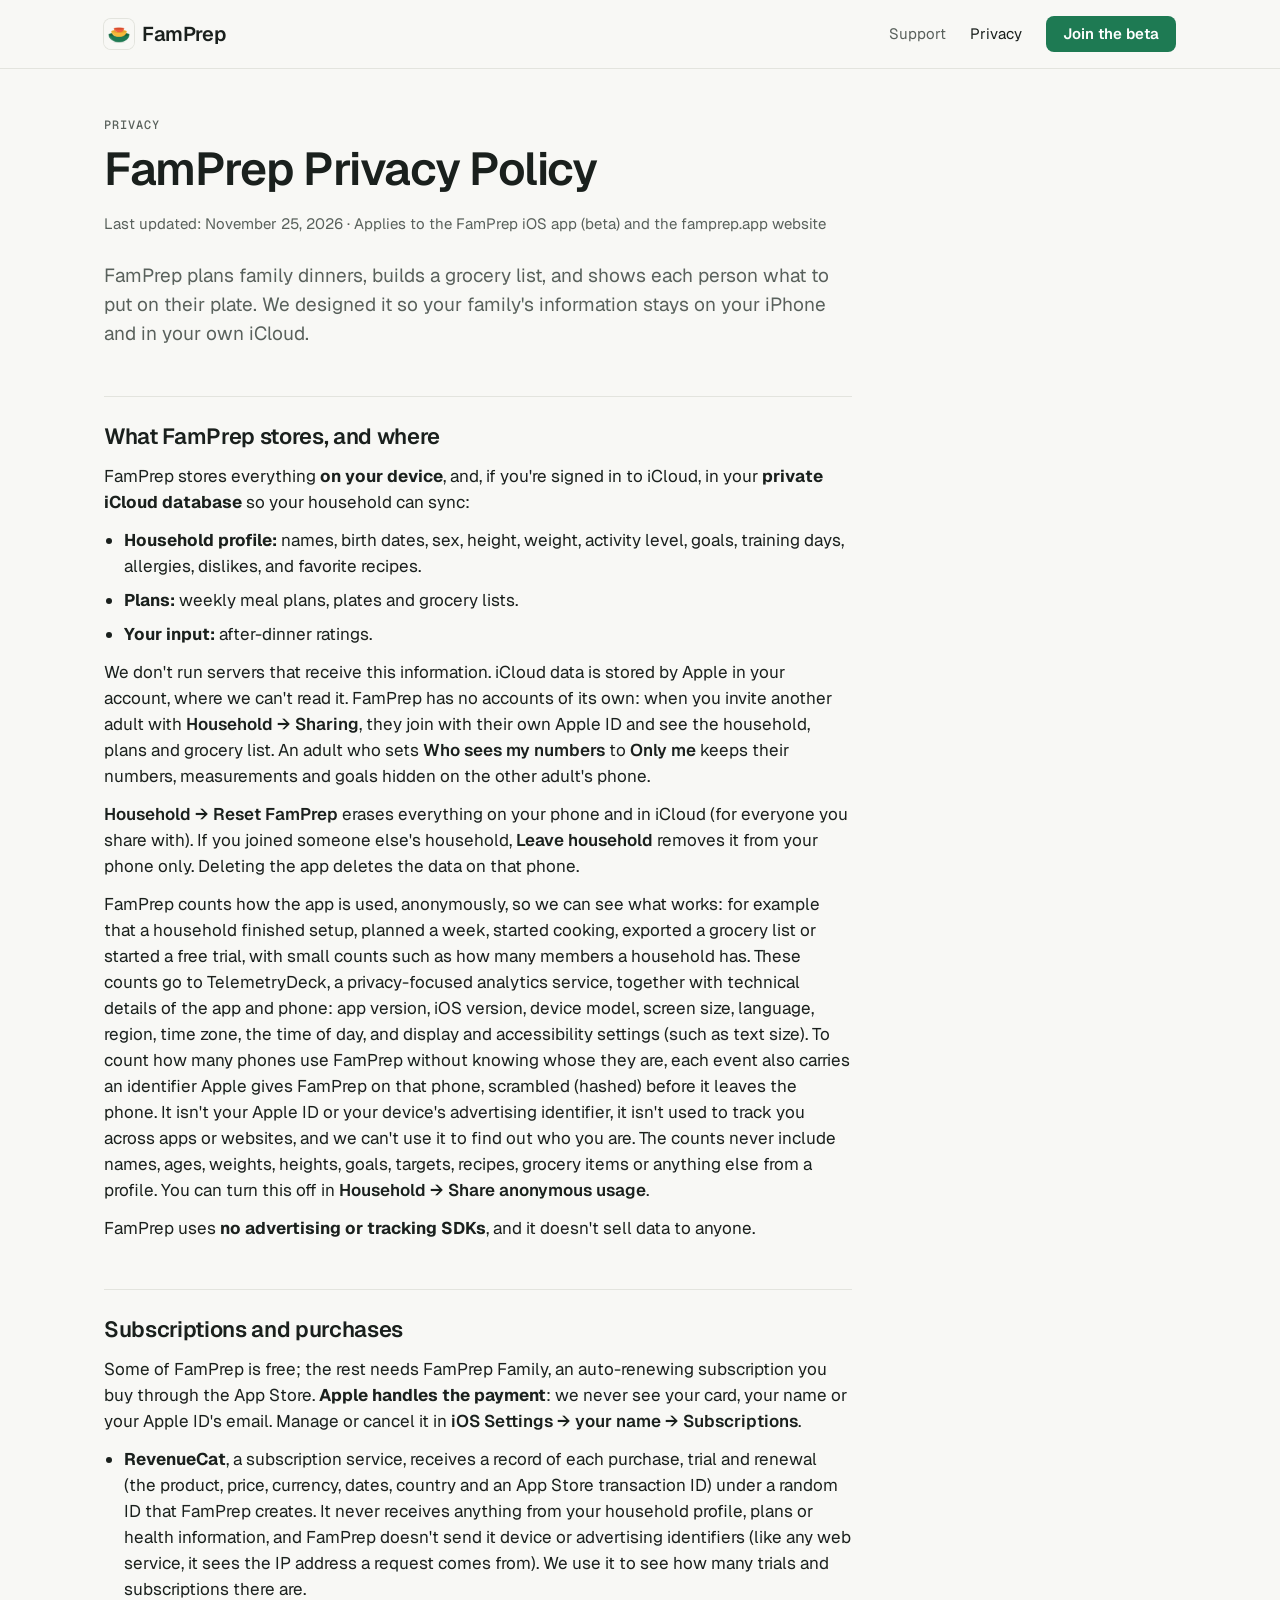
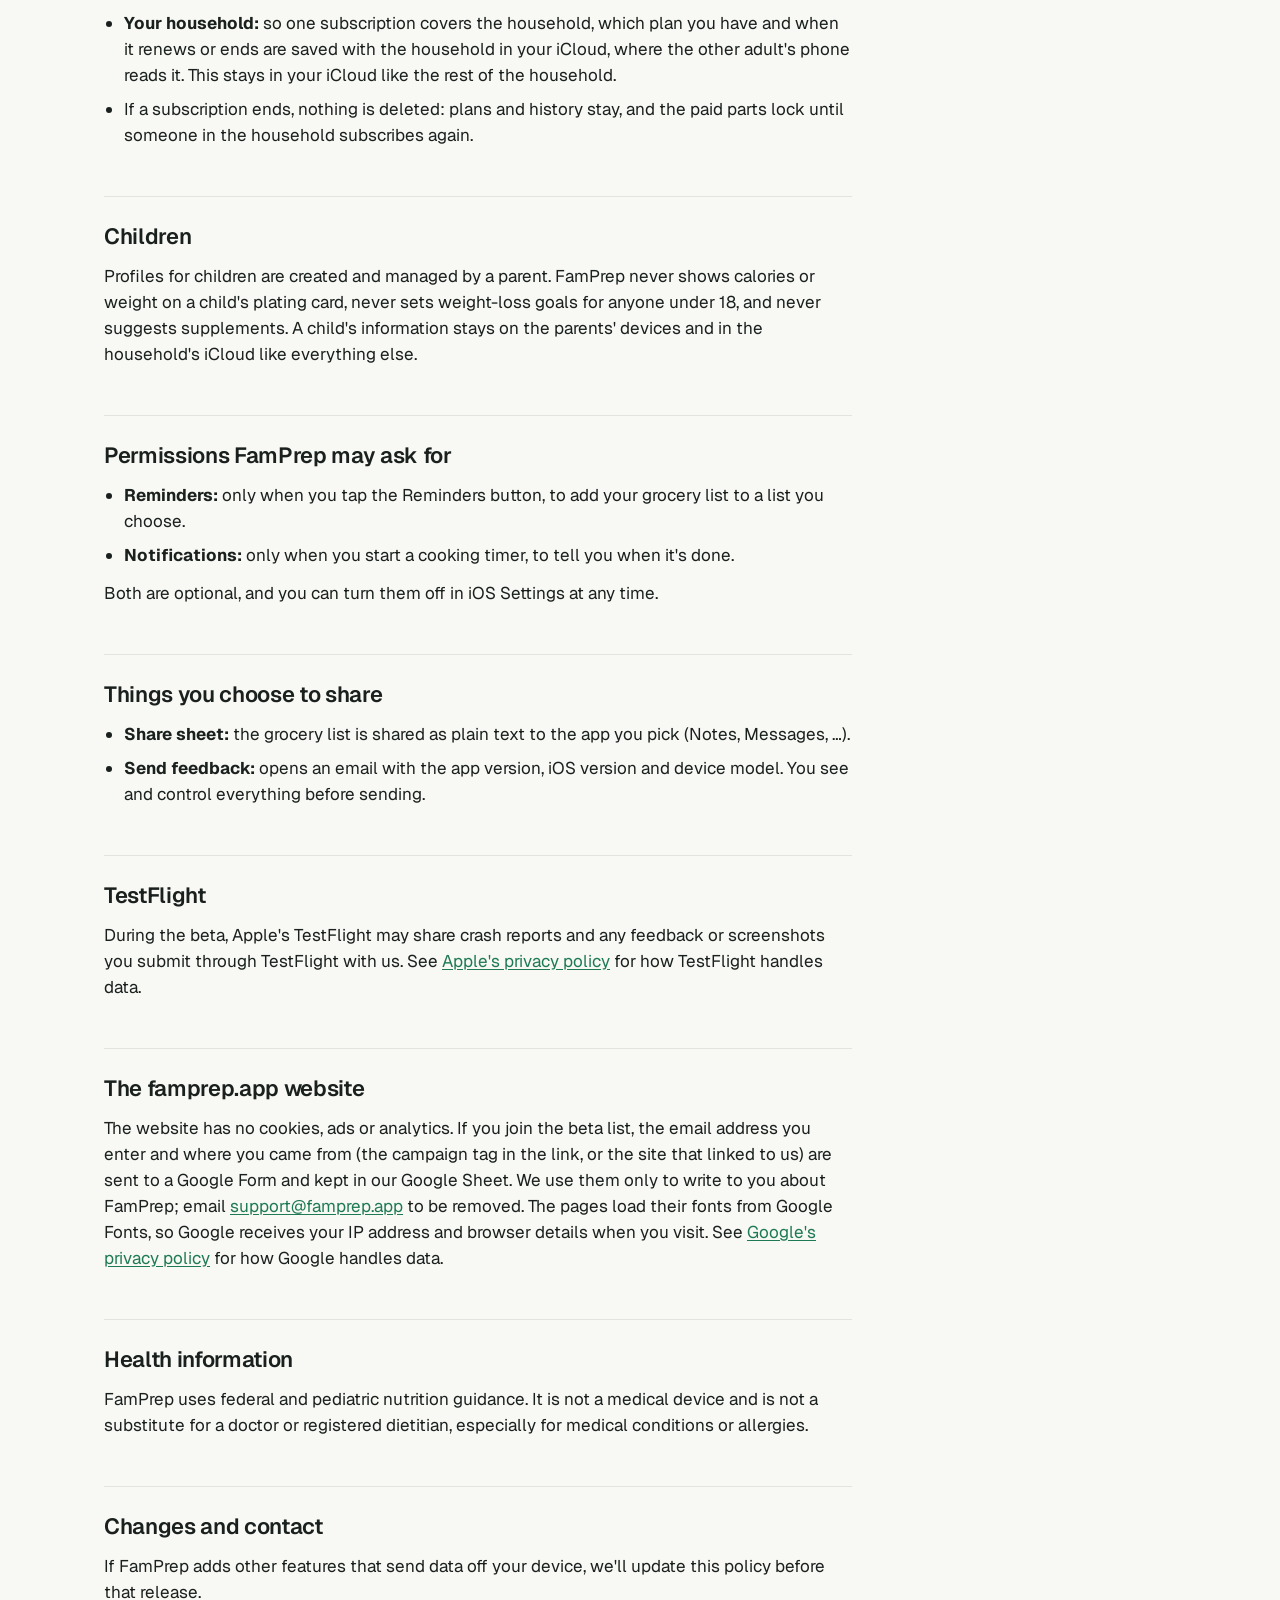
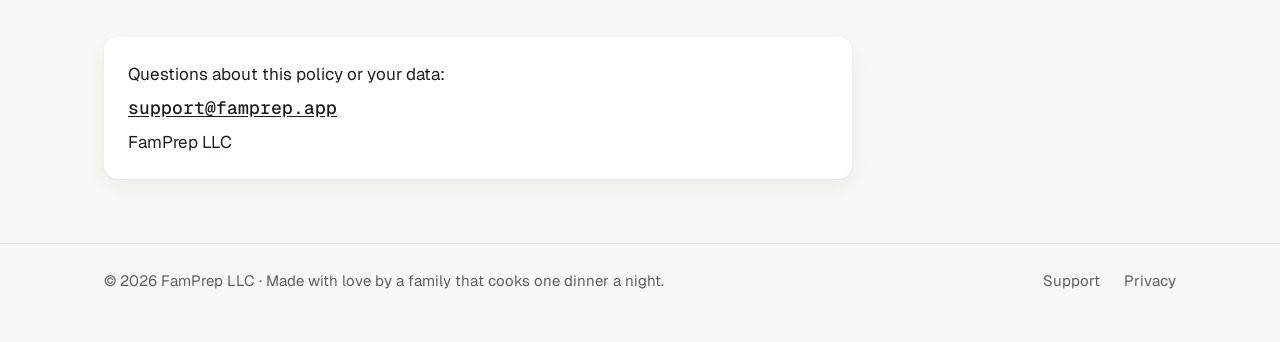
==== commit 6ec74fa0: "Publish site from FamPrep 78d204f" ====
--- a/privacy.html
+++ b/privacy.html
@@ -34,7 +34,7 @@
   <article class="doc">
     <p class="label">Privacy</p>
     <h1>FamPrep Privacy Policy</h1>
-    <p class="meta">Last updated: November 25, 2026 · Applies to the FamPrep iOS app (beta)</p>
+    <p class="meta">Last updated: November 25, 2026 · Applies to the FamPrep iOS app (beta) and the famprep.app website</p>
     <p class="lede">FamPrep plans family dinners, builds a grocery list, and shows each person what to put on their plate. We designed it so your family's information stays on your iPhone and in your own iCloud.</p>
 
     <h2>What FamPrep stores, and where</h2>
@@ -76,6 +76,9 @@
     <h2>TestFlight</h2>
     <p>During the beta, Apple's TestFlight may share crash reports and any feedback or screenshots you submit through TestFlight with us. See <a href="https://www.apple.com/legal/privacy/">Apple's privacy policy</a> for how TestFlight handles data.</p>
 
+    <h2>The famprep.app website</h2>
+    <p>The website has no cookies, ads or analytics. If you join the beta list, the email address you enter and where you came from (the campaign tag in the link, or the site that linked to us) are sent to a Google Form and kept in our Google Sheet. We use them only to write to you about FamPrep; email <a href="mailto:support@famprep.app">support@famprep.app</a> to be removed. The pages load their fonts from Google Fonts, so Google receives your IP address and browser details when you visit. See <a href="https://policies.google.com/privacy">Google's privacy policy</a> for how Google handles data.</p>
+
     <h2>Health information</h2>
     <p>FamPrep uses federal and pediatric nutrition guidance. It is not a medical device and is not a substitute for a doctor or registered dietitian, especially for medical conditions or allergies.</p>
 
